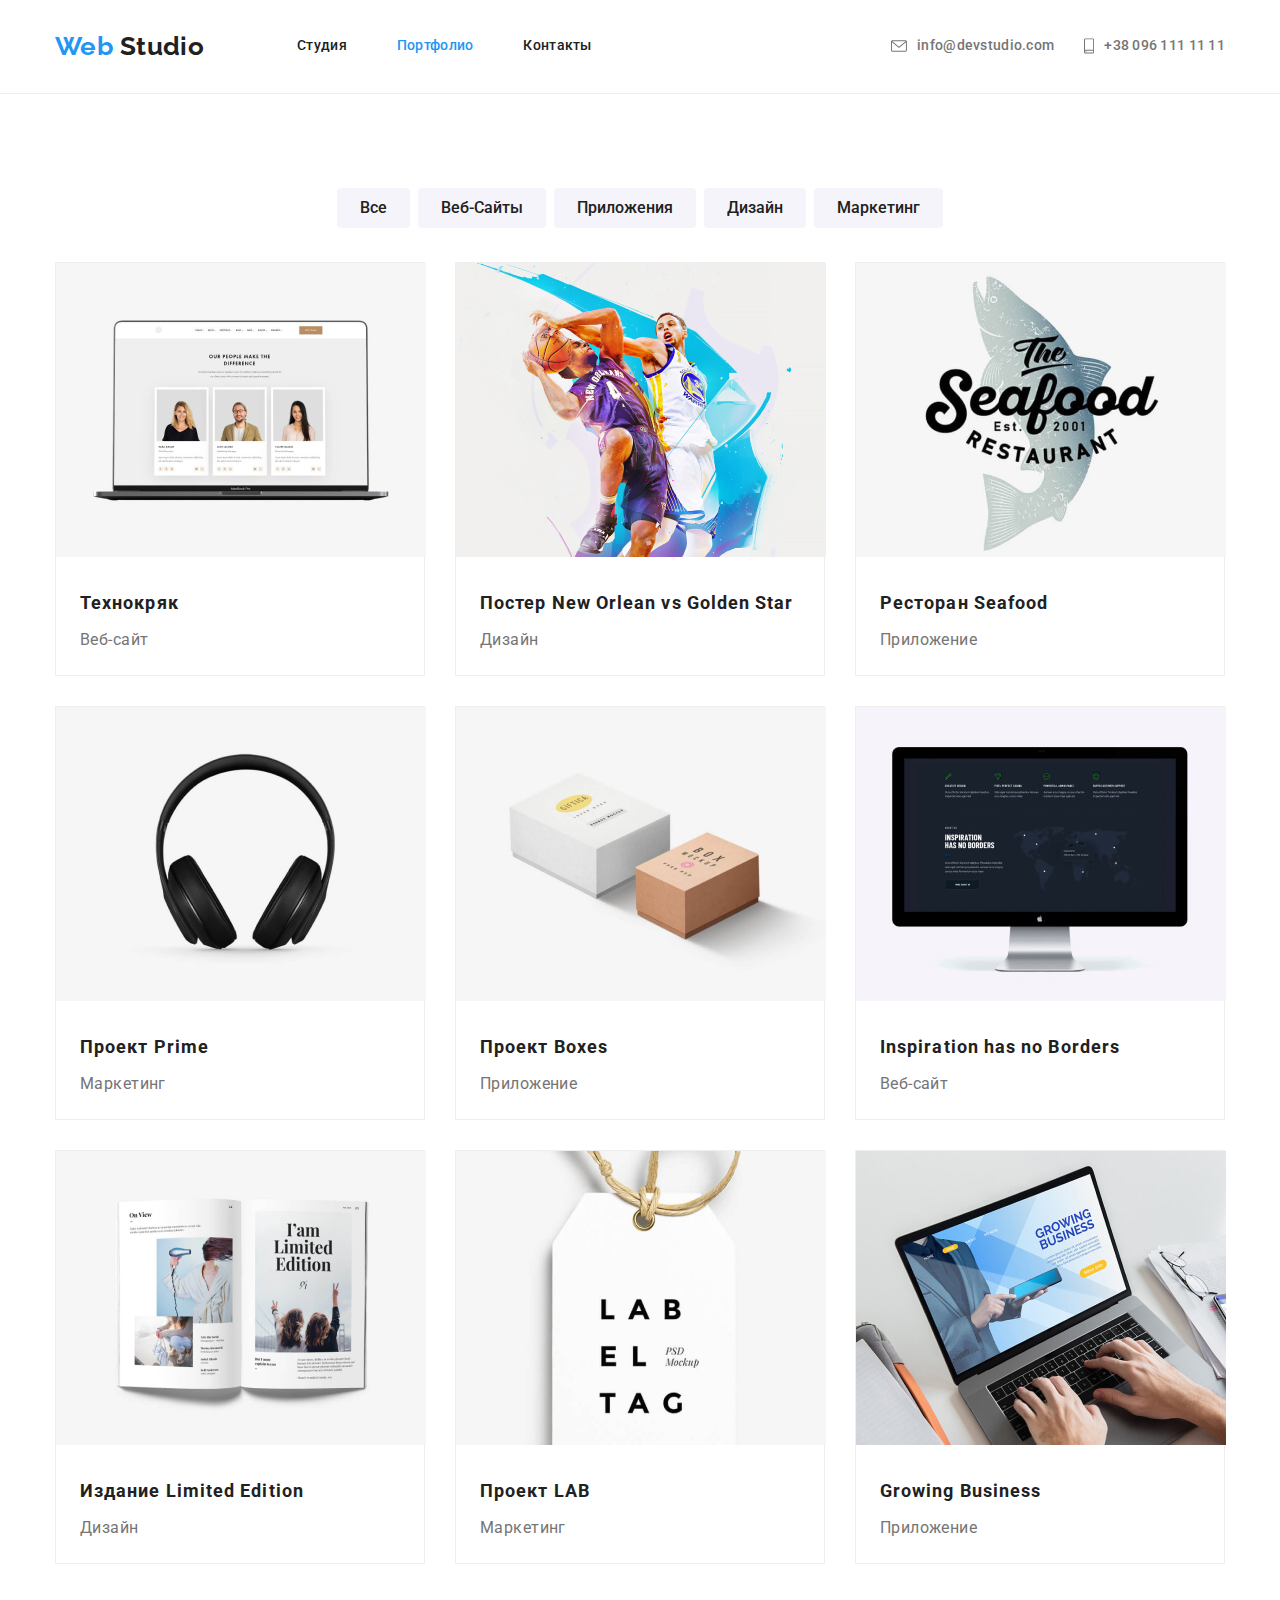
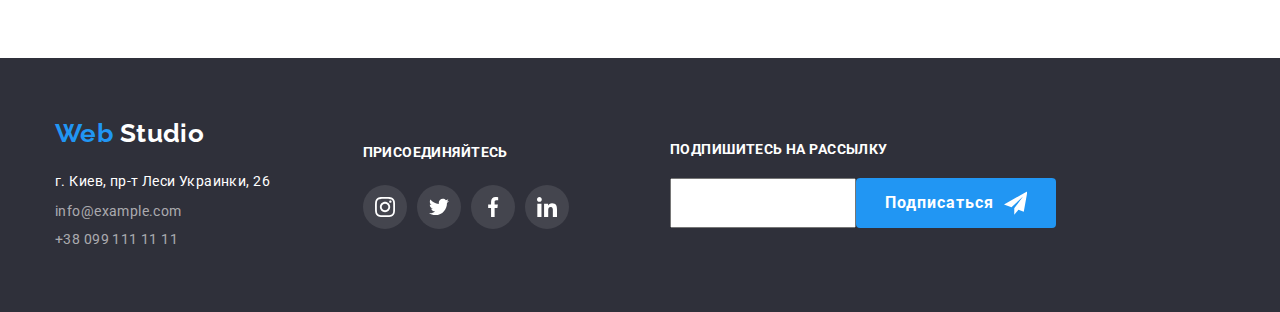
==== portfolio.html @ 7d762ebd "add" ====
<!DOCTYPE html>
<html lang="ru">

<head>
    <meta charset="UTF-8" />
    <meta name="viewport" content="width=device-width, initial-scale=1.0" />
    <title>Портфолио</title>
    <link href="https://fonts.googleapis.com/css2?family=Raleway:wght@700&family=Roboto:wght@500;700;900&display=swap"
        rel="stylesheet"><!-- подключаем шрифт -->
    <link rel="stylesheet"
        href="https://cdnjs.cloudflare.com/ajax/libs/modern-normalize/0.7.0/modern-normalize.min.css" />
    <!-- нормализатор стилей -->
    <link rel="stylesheet" href="./css/styles.css">

</head>

<body>
    <header>
        <div class="container flex">
            <nav class="main-nav flex">
                <a href="./index.html" class="logo link" aria-label="логотип" lang="en">
                    <span class="color">Web</span> Studio
                </a>
                <ul class="site-nav list flex">
                    <li class="item"><a href="./index.html" class="link">Студия</a></li>
                    <li class="item"><a href="./portfolio.html" class="link current">Портфолио</a></li>
                    <li class="item"><a href="#address" class="link">Контакты</a></li>
                </ul>
            </nav>

            <ul class="contacts list flex">
                <li class="item">
                    <a href="#" class="contacts-imail link flex">
                        <svg>
                            <use href="./images/svg/sprite.svg#icon-imail"></use>
                        </svg>
                        <p>info@devstudio.com</p>
                    </a>
                </li>
                <li class="item">
                    <a href="tel:+380961111111" class="contacts-phone link flex">
                        <svg>
                            <use href="./images/svg/sprite.svg#icon-phone"></use>
                        </svg>
                        <p>+38 096 111 11 11</p>
                    </a>
                </li>
            </ul>
        </div>
    </header>



    <main>
        <section class="section portfolio">
            <div class="container">
                <ul class="list flex portfolio-buttons">
                    <li class="item">

                        <button type="button" class="radio-button">все</button>

                    </li>
                    <li class="item">

                        <button type="button" class="radio-button">веб-сайты</button>

                    </li>
                    <li class="item">

                        <button type="button" class="radio-button">приложения</button>

                    </li>
                    <li class="item">

                        <button type="button" class="radio-button">дизайн</button>

                    </li>
                    <li class="item">

                        <button type="button" class="radio-button">маркетинг</button>

                    </li>
                </ul>
                <ul class="portfolio-filter list flex wrap">
                    <li class="item example-item">
                        <a href="#" class="link">
                            <div class="container-active">
                                <img src="./images/images-portfolio/laptop.jpg" alt="портфолио" width="370"
                                    height="294">
                                <div class="example-invisible">
                                    <p class="example-active">Технокряк это современная площадка распространения
                                        коронавируса.
                                        Компании
                                        используют эту
                                        платформу для цифрового шпионажа и атак на защищённые сервера конкурентов.</p>
                                </div>
                            </div>
                            <div class="container-text">
                                <h3 class="example-titel">Технокряк</h3>
                                <p class="example-text flex">Веб-сайт</p>
                            </div>
                        </a>
                    </li>
                    <li class="item">
                        <a href="#" class="link">
                            <div class="container-active">
                                <img src="./images/images-portfolio/nba.jpg" alt="игроки нба" width="370" height="294">
                                <div class="example-invisible">
                                    <p class="example-active flex">Технокряк это современная площадка распространения
                                        коронавируса.
                                        Компании используют эту
                                        платформу для цифрового шпионажа и атак на защищённые сервера конкурентов.</p>
                                </div>
                            </div>
                            <div class="container-text">
                                <h3 class="example-titel">Постер New Orlean vs Golden Star</h3>
                                <p class="example-text">Дизайн</p>
                            </div>
                        </a>
                    </li>
                    <li class="item">
                        <a href="#" class="link">
                            <div class="container-active">
                                <img src="./images/images-portfolio/seafood.jpg" alt="морская еда" width="370"
                                    height="294">
                                <div class="example-invisible">
                                    <p class="example-active flex">Технокряк это современная площадка распространения
                                        коронавируса.
                                        Компании используют эту
                                        платформу для цифрового шпионажа и атак на защищённые сервера конкурентов.</p>
                                </div>
                            </div>
                            <div class="container-text">
                                <h3 class="example-titel">Ресторан Seafood</h3>
                                <p class="example-text">Приложение</p>
                            </div>
                        </a>
                    </li>
                    <li class="item">
                        <a href="#" class="link">
                            <div class="container-active">
                                <img src="./images/images-portfolio/headsed.jpg" alt="наушники" width="370"
                                    height="294">
                                <div class="example-invisible">
                                    <p class="example-active flex">Технокряк это современная площадка распространения
                                        коронавируса.
                                        Компании используют эту
                                        платформу для цифрового шпионажа и атак на защищённые сервера конкурентов.</p>
                                </div>
                            </div>
                            <div class="container-text">
                                <h3 class="example-titel">Проект Prime</h3>
                                <p class="example-text">Маркетинг</p>
                            </div>
                        </a>
                    </li>
                    <li class="item">
                        <a href="#" class="link">
                            <div class="container-active">
                                <img src="./images/images-portfolio/box.jpg" alt="коробки" width="370" height="294">
                                <div class="example-invisible">
                                    <p class="example-active flex">Технокряк это современная площадка распространения
                                        коронавируса.
                                        Компании используют эту
                                        платформу для цифрового шпионажа и атак на защищённые сервера конкурентов.</p>
                                </div>
                            </div>
                            <div class="container-text">
                                <h3 class="example-titel">Проект Boxes</h3>
                                <p class="example-text">Приложение</p>
                            </div>
                        </a>
                    </li>
                    <li class="item">
                        <a href="#" class="link">
                            <div class="container-active">
                                <img src="./images/comp2.jpg" alt="монитор" width="370" height="294">
                                <div class="example-invisible">
                                    <p class="example-active flex">Технокряк это современная площадка распространения
                                        коронавируса.
                                        Компании используют эту
                                        платформу для цифрового шпионажа и атак на защищённые сервера конкурентов.</p>
                                </div>
                            </div>
                            <div class="container-text">
                                <h3 class="example-titel">Inspiration has no Borders</h3>
                                <p class="example-text">Веб-сайт</p>
                            </div>
                        </a>
                    </li>
                    <li class="item">
                        <a href="#" class="link">
                            <div class="container-active">
                                <img src="./images/images-portfolio/book.jpg" alt="книга" width="370" height="294">
                                <div class="example-invisible">
                                    <p class="example-active flex">Технокряк это современная площадка распространения
                                        коронавируса.
                                        Компании используют эту
                                        платформу для цифрового шпионажа и атак на защищённые сервера конкурентов.</p>
                                </div>
                            </div>
                            <div class="container-text">
                                <h3 class="example-titel">Издание Limited Edition</h3>
                                <p class="example-text">Дизайн</p>
                            </div>
                        </a>
                    </li>
                    <li class="item">
                        <a href="#" class="link">
                            <div class="container-active">
                                <img src="./images/images-portfolio/label.jpg" alt="" width="370" height="294">
                                <div class="example-invisible">
                                    <p class="example-active flex">Технокряк это современная площадка распространения
                                        коронавируса.
                                        Компании используют эту
                                        платформу для цифрового шпионажа и атак на защищённые сервера конкурентов.</p>
                                </div>
                            </div>
                            <div class="container-text">
                                <h3 class="example-titel">Проект LAB</h3>
                                <p class="example-text">Маркетинг</p>
                            </div>
                        </a>
                    </li>
                    <li class="item">
                        <a href="#" class="link">
                            <div class="container-active">
                                <img src=" ./images/comp3.jpg" alt="ноутбук" width="370" height="294">
                                <div class="example-invisible">
                                    <p class="example-active flex">Технокряк это современная площадка распространения
                                        коронавируса.
                                        Компании используют эту
                                        платформу для цифрового шпионажа и атак на защищённые сервера конкурентов.</p>
                                </div>
                            </div>
                            <div class="container-text">
                                <h3 class="example-titel">Growing Business</h3>
                                <p class="example-text">Приложение</p>
                            </div>
                        </a>
                    </li>
                </ul>
            </div>
        </section>
    </main>

    <footer>
        <div class="container flex">
            <div class="first-contaner item">
                <a href="./index.html" class="link logo-footer" aria-label="логотип" lang="en">
                    <span class="color">Web</span> Studio
                </a>
                <address id="address" class="adress-footer flex">
                    <a href="https://goo.gl/maps/UruoTMuBv4FQU7uC8" target="_blank" class="adress-text link">г. Киев,
                        пр-т
                        Леси Украинки, 26</a>
                    <a href="#" class="adress-imail link">info@example.com</a>
                    <a href="tel:+380961111111" class="adress-phone link">+38 099 111 11 11</a>
                </address>
            </div>


            <section class="connection item">
                <h2 hidden>присоеденяйтесь</h2>
                <b class="connection-title">присоединяйтесь</b>
                <ul class="list flex">
                    <li class="team-footer-item">
                        <a class="link flex social-link" href="#" target="_blank" aria-label="сылка на instagram">
                            <svg class="social-link-svg">
                                <use href="./images/svg/sprite.svg#icon-instagram"></use>
                            </svg>
                        </a>
                    </li>
                    <li class="team-footer-item">
                        <a class="link flex social-link" href="#" target="_blank" aria-label="сылка на twitter">
                            <svg class="social-link-svg">
                                <use href="./images/svg/sprite.svg#icon-twitter"></use>
                            </svg>
                        </a>
                    </li>
                    <li class="team-footer-item">
                        <a class="link flex social-link" href="#" target="_blank" aria-label="сылка на facebook">
                            <svg class="social-link-svg">
                                <use href="./images/svg/sprite.svg#icon-facebook"></use>
                            </svg>
                        </a>
                    </li>
                    <li class="team-footer-item">
                        <a class="link flex social-link" href="#" target="_blank" aria-label="сылка на linkedin">
                            <svg class="social-link-svg">
                                <use href="./images/svg/sprite.svg#icon-linkedin"></use>
                            </svg>
                        </a>
                    </li>
                </ul>
            </section>

            <div class="subscribe item flex wrap">
                <b class=" connection-title">подпишитесь на рассылку</b>
                <div class="flex">
                    <input type="text">
                    <a class="button link">
                        Подписаться
                        <svg>
                            <use href="./images/svg/sprite.svg#icon-fly"></use>
                        </svg>
                    </a>
                </div>
            </div>
        </div>
    </footer>
</body>

</html>
---- css/styles.css ----
:root {
  --heading-text-color: #212121;
  --active-text-color: #2196f3;
  --title-text-color: #757575;
  --interactive-text-color: #ffffff;
  --bg: #f5f4fa;
  --social-links-color: #afb1b8;
}

body {
  font-family: Roboto, sans-serif;
  font-size: 14px;
  line-height: 1.714;
  letter-spacing: 0.03em;
}

.section-title {
  margin: 0;
  margin-bottom: 50px;
  text-align: center;
  font-weight: 700;
  font-size: 36px;
  line-height: 1.17;
  color: var(--heading-text-color);
}

.link {
  margin: 0;
  padding: 0;

  text-decoration: none;
  color: var(--heading-text-color);
}

.list {
  list-style: none;
  margin: 0;
  padding: 0;
}

.flex {
  display: flex;
}

.wrap {
  flex-wrap: wrap;
}

.container {
  align-items: center;
  max-width: 1200px;
  margin-left: auto;
  margin-right: auto;
  padding-left: 15px;
  padding-right: 15px;
}

/* HEADER */

/*  logo */
header {
  border-bottom: 1px solid #ececec;
  padding-top: 24px;
  padding-bottom: 25px;
}
.logo {
  font-family: Raleway;
  font-style: normal;
  font-weight: 700;
  font-size: 26px;
  line-height: 1.19;
  color: var(--heading-text-color);
}

.color {
  color: var(--active-text-color);
}

/* Навигация */
.main-nav {
  align-items: center;
}

.site-nav {
  margin-left: 93px;
}

.site-nav .item + .item {
  margin-left: 50px;
}

.site-nav .link {
  font-weight: 500;
  line-height: 1.14;
  letter-spacing: 0.02em;
}

.site-nav .link:hover,
.site-nav .link:focus {
  color: var(--active-text-color);
}

.current {
  color: var(--active-text-color);
}

/* контакты */

.contacts {
  align-items: center;
  margin-left: auto;
  font-style: normal;
  font-weight: 500;
  font-size: 14px;
  line-height: 1.14;
  letter-spacing: 0.02em;
}

.contacts .item {
  align-items: center;
}

.contacts .item + .item {
  margin-left: 30px;
}

.contacts-imail svg {
  width: 16px;
  height: 12px;
}

.contacts-phone svg {
  width: 10px;
  height: 16px;
}

.contacts-imail svg,
.contacts-phone svg {
  margin-right: 10px;
  fill: currentColor;
  /* vertical-align: middle; */
}

.contacts-imail,
.contacts-phone {
  color: var(--title-text-color);
  align-items: center;
}
.contacts .contacts-imail:hover,
.contacts .contacts-imail:focus,
.contacts .contacts-phone:hover,
.contacts .contacts-phone:focus {
  color: var(--active-text-color);
}

/* main */

/* Baner */

.hero-title {
  padding: 0;
  margin-top: 0;
  margin-bottom: 30px;
  margin-left: auto;
  margin-right: auto;
  width: 696px;
  font-family: 'Roboto';
  font-style: normal;
  font-weight: 900;
  font-size: 44px;
  line-height: 1.363;
  text-align: center;
  letter-spacing: 0.06em;
  text-transform: uppercase;
  color: var(--interactive-text-color);
}

.container-hero {
  background-image: linear-gradient(
      to left,
      rgba(47, 48, 58, 0.8),
      rgba(47, 48, 58, 0.8)
    ),
    url('../images/baner.jpg');
  background-color: black;
  max-width: 1600px;
  height: 600px;
  padding-top: 200px;
  padding-bottom: 200px;
  margin-left: auto;
  margin-right: auto;
}

/* button */

.button {
  display: block;
  padding-top: 10px;
  padding-right: 32px;
  padding-bottom: 10px;
  padding-left: 32px;
  border-color: var(--active-text-color);
  border-radius: 4px;
  border: 1px solid transparent;
  margin-left: auto;
  margin-right: auto;
  font-style: normal;
  font-weight: 700;
  font-size: 16px;
  line-height: 1.88;
  letter-spacing: 0.06em;
  text-align: center;
  color: var(--interactive-text-color);
  background-color: var(--active-text-color);

  cursor: pointer;
}

.radio-button {
  padding-top: 6px;
  padding-right: 22px;
  padding-bottom: 6px;
  padding-left: 22px;
  font-style: normal;
  font-weight: 500;
  font-size: 16px;
  line-height: 1.62;
  text-align: center;
  text-transform: capitalize;
  border-radius: 4px;
  border: 1px solid transparent;

  color: var(--heading-text-color);
  background: var(--bg);

  cursor: pointer;
}
.radio-button:hover,
.radio-button:focus {
  color: var(--interactive-text-color);
  background: var(--active-text-color);
  box-shadow: 0px 3px 1px rgba(0, 0, 0, 0.1), 0px 1px 2px rgba(0, 0, 0, 0.08),
    0px 2px 2px rgba(0, 0, 0, 0.12);
  border-radius: 4px;
}

.portfolio-buttons .item + .item {
  margin-left: 8px;
}

/* оссобенности */
/* about */

.section {
  padding-top: 94px;
  padding-bottom: 94px;
}
.about {
  padding-bottom: 0;
}

.about-list .flex {
  flex-wrap: wrap;
}

.about-list .item {
  width: calc((100% - 30px * 3) / 4);
}

.about-list .item + .item {
  margin-left: 30px;
}

.about-container {
  height: 120px;
  background-color: var(--bg);
  background-repeat: no-repeat;
  background-position: 50%;
  border-radius: 4px;
}

.antenna {
  background-image: url(../images/svg/antena.svg);
}

.clock {
  background-image: url(../images/svg/clock.svg);
}

.diagram {
  background-image: url(../images/svg/diagram.svg);
}

.gagarin {
  background-image: url(../images/svg/gagarin.svg);
}

.item-title {
  margin: 0;
  margin-bottom: 10px;
  padding-top: 30px;
  font-style: normal;
  font-weight: 700;
  line-height: 1.14;
  text-transform: uppercase;
  color: var(--heading-text-color);
}

.section-text {
  margin: 0;
  font-style: normal;
  font-weight: 400;
  color: var(--title-text-color);
}

/* чем мы занимаемся */

.work .item {
  width: calc((100% - 30px * 2) / 3);
}

.work .item + .item {
  margin-left: 30px;
}

.work-title {
  margin: 0;
  margin-bottom: 50px;
  text-align: center;
}

.work-totel {
  font-style: normal;
  font-weight: 700;
  font-size: 36px;
  line-height: 1.17;
  color: var(--heading-text-color);
}

.work-text {
  margin: 0;
  font-style: normal;
  font-weight: 700;
  line-height: 1.14;
  text-transform: uppercase;
  color: var(--interactive-text-color);
  background: rgba(47, 48, 58, 0.8); /* что бы видно было текст */
}

/* НАША КОМАНДА */

.team {
  background: var(--bg);
}

.team .container {
  flex-direction: column;
}

.team .item + .item {
  margin-left: 30px;
}

.team .item {
  width: calc((100% - 30px * 3) / 4);

  box-shadow: 0px 1px 3px rgba(0, 0, 0, 0.12), 0px 1px 1px rgba(0, 0, 0, 0.14),
    0px 2px 1px rgba(0, 0, 0, 0.2);
  border-radius: 0px 0px 4px 4px;
  background-color: var(--interactive-text-color);
}

.team-name {
  margin: 0;
  margin-bottom: 10px;
  font-style: normal;
  font-weight: 500;
  font-size: 16px;
  line-height: 1.19;
  text-align: center;
  color: var(--heading-text-color);
}

.team-position {
  margin: 0;
  margin-bottom: 16px;
  font-style: normal;
  font-weight: 400;
  font-size: 16px;
  line-height: 1.19;
  text-align: center;
  color: var(--title-text-color);
}

.team-footer {
  padding-top: 30px;
  padding-right: 30px;
  padding-left: 30px;
  padding-bottom: 30px;
}

.team-footer .list {
  justify-content: space-around;
  align-items: center;
}

.social-link {
  justify-content: center;
  align-items: center;
  width: 44px;
  height: 44px;
  border-radius: 50%;
}

.social-link-svg {
  width: 20px;
  height: 20px;
  fill: var(--social-links-color);
}

.team-footer-item a:hover,
.team-footer-item a:focus {
  background-color: var(--active-text-color);
  justify-content: center;
  align-items: center;
  width: 44px;
  height: 44px;
  border-radius: 50%;
}

.team-footer-item a:hover svg {
  fill: var(--interactive-text-color);
}

/* Постоянные клиенты */

.clients .list {
  justify-content: space-around;
  /* width: calc((100% - 30px * 5) / 6); */
}

.clients a {
  justify-content: center;
  align-items: center;

  width: 170px;
  height: 90px;
  color: var(--social-links-color);
  border: 1px solid var(--social-links-color);
  border-radius: 4px;
}

.clients svg {
  fill: currentColor;
}

.clients-logo1 {
  width: 44px;
  height: 50px;
}

.clients-logo2 {
  width: 40px;
  height: 52px;
}

.clients-logo3 {
  width: 41px;
  height: 43px;
}

.clients-logo4 {
  width: 80px;
  height: 42px;
}

.clients-logo5 {
  width: 59px;
  height: 47px;
}

.clients-logo6 {
  width: 89px;
  height: 45px;
}

.clients a:hover,
.clients a:focus {
  border-color: var(--active-text-color);
  color: var(--active-text-color);
}

/* footer */

footer {
  background: #2f303a;
  padding-top: 60px;
  padding-bottom: 60px;
}
footer .container {
  justify-content: space-between;
}

.first-contaner {
  width: calc((50% - 15px) / 2);
}

footer .item + .item {
  margin-left: 30px;
}

.logo-footer {
  color: var(--interactive-text-color);
  font-family: Raleway;
  font-style: normal;
  font-weight: 700;
  font-size: 26px;
  line-height: 1.192;
}

.adress-footer {
  flex-direction: column;
  padding-top: 20px;
  padding-bottom: 0px;
}

.adress-text {
  font-style: normal;
  font-weight: 400;
  color: var(--interactive-text-color);
}

.adress-imail {
  margin-top: 9px;
  font-style: normal;
  font-weight: 400;
  line-height: 1.17;
  color: rgba(255, 255, 255, 0.6);
}

.adress-phone {
  margin-top: 9px;
  font-style: normal;
  font-weight: 400;
  color: rgba(255, 255, 255, 0.6);
}

/* присоеденяйтесь */

.connection {
  width: calc((50% - 15px) / 2);
}

.connection-title {
  font-style: normal;
  font-weight: 700;
  line-height: 1.14;
  text-transform: uppercase;
  color: var(--interactive-text-color);
}

.connection .list {
  align-items: center;
  margin-top: 20px;
}

.connection .team-footer-item + .team-footer-item {
  margin-left: 10px;
}

.connection a {
  background: rgba(255, 255, 255, 0.1);
}

.connection .social-link-svg {
  fill: var(--interactive-text-color);
}

.connection a:hover,
.connection a:focus {
  background-color: var(--active-text-color);
}

/* подписаться */

.subscribe {
  width: calc((100% - 30px) / 2);
}

.subscribe div {
  margin-top: 20px;
}

.subscribe .button {
  display: inline-flex;
  align-items: center;
  width: 200px;
  height: 50px;
  padding-top: 10px;
  padding-right: 28px;
  padding-bottom: 10px;
  padding-left: 28px;

  font-family: Roboto;
  font-style: normal;
  font-weight: 700;
  font-size: 16px;
  line-height: 1.875;
  letter-spacing: 0.06em;
}

.subscribe svg {
  width: 24px;
  height: 24px;
  margin-left: 10px;
}

/* портфолио */
/* main */

.portfolio-buttons {
  justify-content: center;
}

.portfolio-filter {
  padding-top: 34px;
}

.portfolio-filter .item {
  width: 370px;
  width: calc((100% - 30px * 2) / 3);
}

.portfolio-filter .item {
  margin-right: 30px;
  margin-bottom: 30px;

  border: 1px solid #eeeeee;
}

.portfolio-filter .item:nth-child(3n) {
  margin-right: 0;
}

.portfolio-filter .item:nth-last-child(-n + 3) {
  margin-bottom: 0;
}

/* карточки */

.example-item:hover {
  box-shadow: 0px 1px 1px rgba(0, 0, 0, 0.12), 0px 4px 4px rgba(0, 0, 0, 0.06),
    1px 4px 6px rgba(0, 0, 0, 0.16);
}

.example-item:hover .example-active {
  opacity: 1;
}

.container-active {
  position: relative;
}
/* 
.container-active::before {
  display: inline-block;
  contain: '';
  position: absolute;

  width: 100%;
  height: 100%;
} */

.example-active {
  display: inline-block;
  position: absolute;
  opacity: 0;
  top: 0;
  left: 0;
  /* width: 100%;
  height: 100%; */
  padding-top: 63px;
  padding-right: 24px;
  padding-bottom: 63px;
  padding-left: 24px;

  margin: 0;
  font-style: normal;
  font-weight: 400;
  font-size: 18px;
  line-height: 1.56;
  color: var(--interactive-text-color);
  background-color: rgba(33, 150, 243, 0.9);
  transition 250ms opacity linear ;
}

.container-text {
  padding-top: 20px;
  padding-bottom: 20px;
  padding-left: 24px;
  padding-right: 24px;
}

.example-titel {
  margin: 0;
  margin-bottom: 4px;
  font-style: normal;
  font-weight: 700;
  font-size: 18px;
  line-height: 2;
  letter-spacing: 0.06em;
  color: var(--heading-text-color);
}

.example-text {
  margin: 0;
  font-style: normal;
  font-weight: 400;
  font-size: 16px;
  line-height: 1.88;
  color: var(--title-text-color);
}
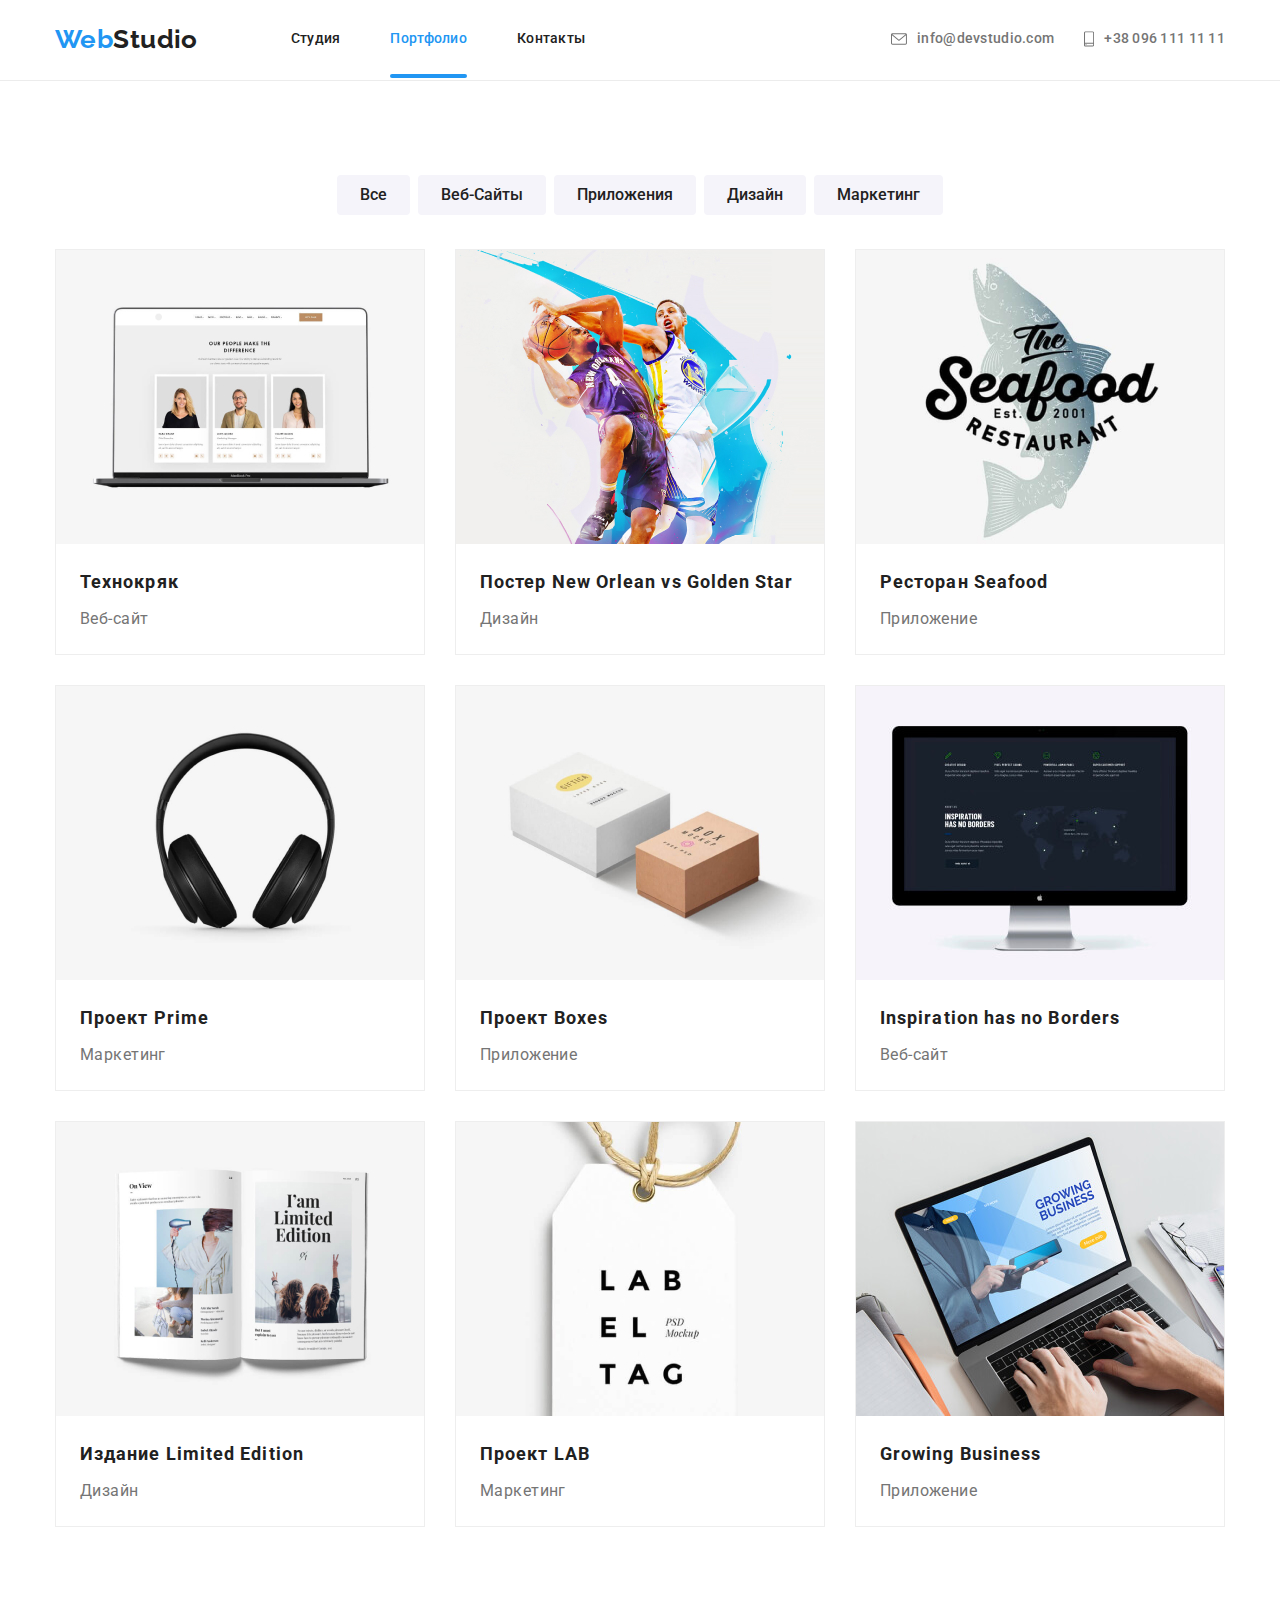
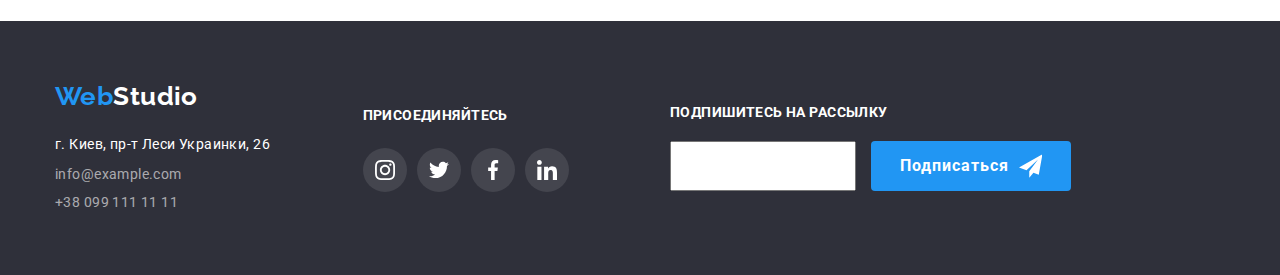
==== commit 9b9873f2: "fix" ====
--- a/portfolio.html
+++ b/portfolio.html
@@ -19,7 +19,7 @@
         <div class="container flex">
             <nav class="main-nav flex">
                 <a href="./index.html" class="logo link" aria-label="логотип" lang="en">
-                    <span class="color">Web</span> Studio
+                    <span class="color">Web</span>Studio
                 </a>
                 <ul class="site-nav list flex">
                     <li class="item"><a href="./index.html" class="link">Студия</a></li>
@@ -34,7 +34,7 @@
                         <svg>
                             <use href="./images/svg/sprite.svg#icon-imail"></use>
                         </svg>
-                        <p>info@devstudio.com</p>
+                        info@devstudio.com
                     </a>
                 </li>
                 <li class="item">
@@ -42,7 +42,7 @@
                         <svg>
                             <use href="./images/svg/sprite.svg#icon-phone"></use>
                         </svg>
-                        <p>+38 096 111 11 11</p>
+                        +38 096 111 11 11
                     </a>
                 </li>
             </ul>
@@ -57,43 +57,43 @@
                 <ul class="list flex portfolio-buttons">
                     <li class="item">
 
-                        <button type="button" class="radio-button">все</button>
-
-                    </li>
-                    <li class="item">
-
-                        <button type="button" class="radio-button">веб-сайты</button>
-
-                    </li>
-                    <li class="item">
-
-                        <button type="button" class="radio-button">приложения</button>
-
-                    </li>
-                    <li class="item">
-
-                        <button type="button" class="radio-button">дизайн</button>
-
-                    </li>
-                    <li class="item">
-
-                        <button type="button" class="radio-button">маркетинг</button>
+                        <button type="button" class="radio-button transform">все</button>
+
+                    </li>
+                    <li class="item">
+
+                        <button type="button" class="radio-button transform">веб-сайты</button>
+
+                    </li>
+                    <li class="item">
+
+                        <button type="button" class="radio-button transform">приложения</button>
+
+                    </li>
+                    <li class="item">
+
+                        <button type="button" class="radio-button transform">дизайн</button>
+
+                    </li>
+                    <li class="item">
+
+                        <button type="button" class="radio-button transform">маркетинг</button>
 
                     </li>
                 </ul>
                 <ul class="portfolio-filter list flex wrap">
-                    <li class="item example-item">
+                    <li class="item example-item transform">
                         <a href="#" class="link">
                             <div class="container-active">
                                 <img src="./images/images-portfolio/laptop.jpg" alt="портфолио" width="370"
                                     height="294">
-                                <div class="example-invisible">
-                                    <p class="example-active">Технокряк это современная площадка распространения
-                                        коронавируса.
-                                        Компании
-                                        используют эту
-                                        платформу для цифрового шпионажа и атак на защищённые сервера конкурентов.</p>
-                                </div>
+                            
+                                <p class="example-active">Технокряк это современная площадка распространения
+                                    коронавируса.
+                                    Компании
+                                    используют эту
+                                    платформу для цифрового шпионажа и атак на защищённые сервера конкурентов.</p>
+                                
                             </div>
                             <div class="container-text">
                                 <h3 class="example-titel">Технокряк</h3>
@@ -101,7 +101,7 @@
                             </div>
                         </a>
                     </li>
-                    <li class="item">
+                    <li class="item example-item transform">
                         <a href="#" class="link">
                             <div class="container-active">
                                 <img src="./images/images-portfolio/nba.jpg" alt="игроки нба" width="370" height="294">
@@ -118,7 +118,7 @@
                             </div>
                         </a>
                     </li>
-                    <li class="item">
+                    <li class="item example-item transform">
                         <a href="#" class="link">
                             <div class="container-active">
                                 <img src="./images/images-portfolio/seafood.jpg" alt="морская еда" width="370"
@@ -136,7 +136,7 @@
                             </div>
                         </a>
                     </li>
-                    <li class="item">
+                    <li class="item example-item transform">
                         <a href="#" class="link">
                             <div class="container-active">
                                 <img src="./images/images-portfolio/headsed.jpg" alt="наушники" width="370"
@@ -154,7 +154,7 @@
                             </div>
                         </a>
                     </li>
-                    <li class="item">
+                    <li class="item example-item transform">
                         <a href="#" class="link">
                             <div class="container-active">
                                 <img src="./images/images-portfolio/box.jpg" alt="коробки" width="370" height="294">
@@ -171,7 +171,7 @@
                             </div>
                         </a>
                     </li>
-                    <li class="item">
+                    <li class="item example-item transform">
                         <a href="#" class="link">
                             <div class="container-active">
                                 <img src="./images/comp2.jpg" alt="монитор" width="370" height="294">
@@ -188,7 +188,7 @@
                             </div>
                         </a>
                     </li>
-                    <li class="item">
+                    <li class="item example-item transform">
                         <a href="#" class="link">
                             <div class="container-active">
                                 <img src="./images/images-portfolio/book.jpg" alt="книга" width="370" height="294">
@@ -205,7 +205,7 @@
                             </div>
                         </a>
                     </li>
-                    <li class="item">
+                    <li class="item example-item transform">
                         <a href="#" class="link">
                             <div class="container-active">
                                 <img src="./images/images-portfolio/label.jpg" alt="" width="370" height="294">
@@ -222,7 +222,7 @@
                             </div>
                         </a>
                     </li>
-                    <li class="item">
+                    <li class="item example-item transform">
                         <a href="#" class="link">
                             <div class="container-active">
                                 <img src=" ./images/comp3.jpg" alt="ноутбук" width="370" height="294">
@@ -248,7 +248,7 @@
         <div class="container flex">
             <div class="first-contaner item">
                 <a href="./index.html" class="link logo-footer" aria-label="логотип" lang="en">
-                    <span class="color">Web</span> Studio
+                    <span class="color">Web</span>Studio
                 </a>
                 <address id="address" class="adress-footer flex">
                     <a href="https://goo.gl/maps/UruoTMuBv4FQU7uC8" target="_blank" class="adress-text link">г. Киев,
--- a/css/styles.css
+++ b/css/styles.css
@@ -8,12 +8,23 @@
 }
 
 body {
-  font-family: Roboto, sans-serif;
+
+  font-family: "Roboto", sans-serif;
   font-size: 14px;
   line-height: 1.714;
   letter-spacing: 0.03em;
 }
 
+.transform {
+  transform: all 250ms;
+  transition-timing-function: cubic-bezier(0.4, 0, 0.2, 1);
+}
+
+img {
+  display: block;
+
+}
+
 .section-title {
   margin: 0;
   margin-bottom: 50px;
@@ -27,7 +38,6 @@
 .link {
   margin: 0;
   padding: 0;
-
   text-decoration: none;
   color: var(--heading-text-color);
 }
@@ -90,9 +100,12 @@
 }
 
 .site-nav .link {
+  position: relative;
   font-weight: 500;
   line-height: 1.14;
   letter-spacing: 0.02em;
+  padding-bottom: 32px;
+  
 }
 
 .site-nav .link:hover,
@@ -102,6 +115,18 @@
 
 .current {
   color: var(--active-text-color);
+}
+
+.current:after {
+  content: "";
+  /* display: block; */
+  width: 100%;
+  height: 4px;
+  background-color: var(--active-text-color);
+  border-radius: 2px;
+  position: absolute;
+  left: 0;
+  bottom: 0;
 }
 
 /* контакты */
@@ -138,14 +163,15 @@
 .contacts-phone svg {
   margin-right: 10px;
   fill: currentColor;
-  /* vertical-align: middle; */
 }
 
 .contacts-imail,
 .contacts-phone {
   color: var(--title-text-color);
   align-items: center;
-}
+  
+}
+
 .contacts .contacts-imail:hover,
 .contacts .contacts-imail:focus,
 .contacts .contacts-phone:hover,
@@ -191,7 +217,26 @@
   margin-right: auto;
 }
 
+
+
+
 /* button */
+.buttom-x {
+  position: absolute;
+  justify-content: center;
+  align-items: center;
+  top: 8px;
+  right: 8px;
+  background-color: var(--interactive-text-color);
+  border: 1px solid rgba(0, 0, 0, 0.1);
+  border-radius: 50%;
+  width: 30px;
+  height: 30px;
+  padding: 0;
+
+  cursor: pointer;
+}
+
 
 .button {
   display: block;
@@ -259,10 +304,6 @@
   padding-bottom: 0;
 }
 
-.about-list .flex {
-  flex-wrap: wrap;
-}
-
 .about-list .item {
   width: calc((100% - 30px * 3) / 4);
 }
@@ -271,34 +312,41 @@
   margin-left: 30px;
 }
 
-.about-container {
+
+.about .item::before {
+  display: block;
+  content: "";
   height: 120px;
+  width: 270px;
+  font-size: auto;
   background-color: var(--bg);
+  border-radius: 4px;
   background-repeat: no-repeat;
-  background-position: 50%;
-  border-radius: 4px;
-}
-
-.antenna {
+  background-position: 50% 50%; 
+  
+
+}
+.about .item:nth-child(1)::before{
   background-image: url(../images/svg/antena.svg);
 }
-
-.clock {
-  background-image: url(../images/svg/clock.svg);
-}
-
-.diagram {
+.about .item:nth-child(2)::before{
+
+  background-image: url(../images/svg/clock.svg);   
+}
+
+.about .item:nth-child(3)::before{
   background-image: url(../images/svg/diagram.svg);
-}
-
-.gagarin {
+
+}
+
+.about .item:nth-child(4)::before{
   background-image: url(../images/svg/gagarin.svg);
 }
 
 .item-title {
   margin: 0;
+  margin-top: 30px;
   margin-bottom: 10px;
-  padding-top: 30px;
   font-style: normal;
   font-weight: 700;
   line-height: 1.14;
@@ -316,6 +364,7 @@
 /* чем мы занимаемся */
 
 .work .item {
+  position: relative;
   width: calc((100% - 30px * 2) / 3);
 }
 
@@ -323,11 +372,10 @@
   margin-left: 30px;
 }
 
-.work-title {
-  margin: 0;
-  margin-bottom: 50px;
-  text-align: center;
-}
+.work img {
+  display: block;
+}
+
 
 .work-totel {
   font-style: normal;
@@ -338,13 +386,21 @@
 }
 
 .work-text {
+  display: block;
+  width: 370px;
+  height: 70px;
+  position: absolute;
+  bottom: 0;
   margin: 0;
   font-style: normal;
   font-weight: 700;
   line-height: 1.14;
   text-transform: uppercase;
+  text-align: center;
+  padding-top: 27px;
+  padding-bottom: 27px;
   color: var(--interactive-text-color);
-  background: rgba(47, 48, 58, 0.8); /* что бы видно было текст */
+  background-color: rgba(47, 48, 58, 0.8); /* что бы видно было текст */
 }
 
 /* НАША КОМАНДА */
@@ -435,8 +491,7 @@
 /* Постоянные клиенты */
 
 .clients .list {
-  justify-content: space-around;
-  /* width: calc((100% - 30px * 5) / 6); */
+  justify-content: space-between;
 }
 
 .clients a {
@@ -581,6 +636,7 @@
   background-color: var(--active-text-color);
 }
 
+
 /* подписаться */
 
 .subscribe {
@@ -590,6 +646,10 @@
 .subscribe div {
   margin-top: 20px;
 }
+
+/* .subscribe input {
+  size: 94px;
+} */
 
 .subscribe .button {
   display: inline-flex;
@@ -600,6 +660,7 @@
   padding-right: 28px;
   padding-bottom: 10px;
   padding-left: 28px;
+  margin-left: 15px;
 
   font-family: Roboto;
   font-style: normal;
@@ -627,7 +688,7 @@
 }
 
 .portfolio-filter .item {
-  width: 370px;
+  /* width: 370px; */
   width: calc((100% - 30px * 2) / 3);
 }
 
@@ -653,13 +714,12 @@
     1px 4px 6px rgba(0, 0, 0, 0.16);
 }
 
-.example-item:hover .example-active {
+/* .example-item:hover .example-active {
   opacity: 1;
-}
-
-.container-active {
-  position: relative;
-}
+} */
+
+
+
 /* 
 .container-active::before {
   display: inline-block;
@@ -669,6 +729,11 @@
   width: 100%;
   height: 100%;
 } */
+
+.container-active {
+  position: relative;
+  overflow: hidden;
+}
 
 .example-active {
   display: inline-block;
@@ -676,8 +741,8 @@
   opacity: 0;
   top: 0;
   left: 0;
-  /* width: 100%;
-  height: 100%; */
+  width: 100%;
+  height: 100%;
   padding-top: 63px;
   padding-right: 24px;
   padding-bottom: 63px;
@@ -690,8 +755,19 @@
   line-height: 1.56;
   color: var(--interactive-text-color);
   background-color: rgba(33, 150, 243, 0.9);
-  transition 250ms opacity linear ;
-}
+  transform: translateY(100%);
+  transition: 250ms linear;
+  opacity: 0;
+  
+}
+
+.example-item:hover .example-active {
+  transform: translateY(0%);
+  opacity: 1;
+  /* transition: 250ms linear; */
+}
+
+
 
 .container-text {
   padding-top: 20px;
@@ -719,3 +795,68 @@
   line-height: 1.88;
   color: var(--title-text-color);
 }
+
+
+/* registrashon */
+
+/* .container-hero {
+  position: relative;
+} */
+
+/* .registrashon {
+  position: absolute;
+  top: 221px;
+  left: 50%;
+  transform: translatex (-50%,);
+  background-color: var(--interactive-text-color);
+  width: 528px;
+  height: 581px;
+} */
+
+.backdrop{
+  position: fixed;
+  top: 0;
+  left: 0;
+  width: 100%;
+  height: 100%;
+  background-color: rgba(0, 0, 0, 0.2);
+
+
+}
+
+.modal-wind {
+  position: relative;
+  top: 50%;
+  left: 50%;
+  width: 528px;
+  height: 581px;
+  background-color: #3f51b5;
+  transform: translate(-50%, -50%);
+  background-color: var(--interactive-text-color);
+  transition: 250ms linear;
+
+  overflow-y: scroll;
+}
+
+
+
+.contact-form-mesage {
+  resize: none;
+  
+}
+
+
+
+.modal-wind svg {
+  width: 18px;
+  height: 18px;
+}
+
+.is-hidden {
+  visibility: hidden;
+} 
+
+.is-hidden .modal-wind{
+  transform: translateX(-100%);
+}
+
